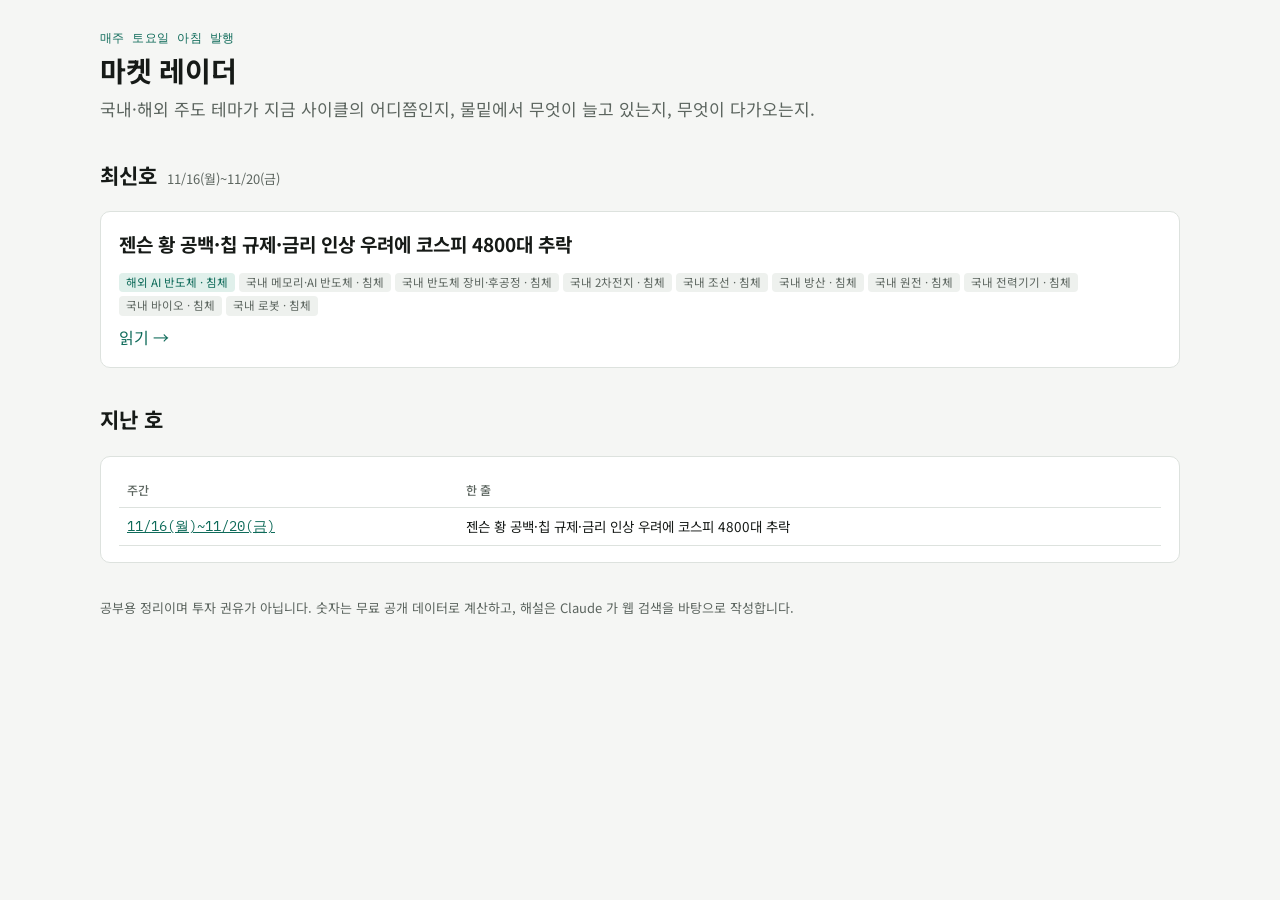
==== index.html @ 83adc231 "weekly: 2026-11-21" ====
<!doctype html>
<html lang="ko">
<head>
<meta charset="utf-8">
<meta name="viewport" content="width=device-width, initial-scale=1, viewport-fit=cover">
<title>마켓 레이더</title>
<meta name="description" content="매주 토요일, 국내·해외 주식시장의 주도 테마 흐름과 물밑 키워드, 다가오는 이벤트를 정리합니다.">
<link rel="preconnect" href="https://fonts.googleapis.com">
<link rel="preconnect" href="https://fonts.gstatic.com" crossorigin>
<link rel="stylesheet" href="https://fonts.googleapis.com/css2?family=IBM+Plex+Mono:wght@400;500&family=Noto+Sans+KR:wght@400;500;600;700&display=swap">
<link rel="stylesheet" href="assets/radar.css">
</head>
<body>
<div class="wrap">
<header>
  <div class="eyebrow">매주 토요일 아침 발행</div>
  <h1>마켓 레이더</h1>
  <p class="headline">국내·해외 주도 테마가 지금 사이클의 어디쯤인지, 물밑에서 무엇이 늘고 있는지, 무엇이 다가오는지.</p>
</header>

<section>
  <h2>최신호 <small>11/16(월)~11/20(금)</small></h2>
  <a class="card" href="2026-11-21/" style="text-decoration:none;color:inherit;display:grid;gap:8px">
    <h3 style="font-size:19px;margin:0">젠슨 황 공백·칩 규제·금리 인상 우려에 코스피 4800대 추락</h3>
<div class="tags"><span class="tag hot">해외 AI 반도체 · 침체</span><span class="tag">국내 메모리·AI 반도체 · 침체</span><span class="tag">국내 반도체 장비·후공정 · 침체</span><span class="tag">국내 2차전지 · 침체</span><span class="tag">국내 조선 · 침체</span><span class="tag">국내 방산 · 침체</span><span class="tag">국내 원전 · 침체</span><span class="tag">국내 전력기기 · 침체</span><span class="tag">국내 바이오 · 침체</span><span class="tag">국내 로봇 · 침체</span></div>    <span style="color:var(--accent)">읽기 →</span>
  </a>
</section>

<section>
  <h2>지난 호</h2>
  <div class="card"><div class="tbl-wrap"><table>
    <thead><tr><th>주간</th><th>한 줄</th></tr></thead>
    <tbody><tr><td class="num" style="white-space:nowrap"><a href="2026-11-21/">11/16(월)~11/20(금)</a></td><td>젠슨 황 공백·칩 규제·금리 인상 우려에 코스피 4800대 추락</td></tr></tbody>
  </table></div></div>
</section>

<footer>
  <div>공부용 정리이며 투자 권유가 아닙니다. 숫자는 무료 공개 데이터로 계산하고, 해설은 Claude 가 웹 검색을 바탕으로 작성합니다.</div>
</footer>
</div>
</body>
</html>
---- assets/radar.css ----
/* 주간 마켓 레이더 — 읽는 리포트 + 훑는 대시보드의 중간. 본문 폭 960, 숫자는 고정폭 */
:root {
  --bg: #f5f6f4; --surface: #ffffff; --ink: #161a17; --muted: #5c655f; --line: #dde2de; --chip: #eef1ee;
  --accent: #0f6b5a; --accent-soft: #e0f0eb; --up: #c2410c; --down: #1d4ed8;
  --st-rise: #15803d; --st-hot: #c2410c; --st-roll: #b45309; --st-slump: #9f1239; --st-base: #475569; --st-rerise: #0f766e;
  --font: "Noto Sans KR", "Apple SD Gothic Neo", "Malgun Gothic", system-ui, sans-serif;
  --mono: "IBM Plex Mono", ui-monospace, Consolas, monospace;
}
@media (prefers-color-scheme: dark) {
  :root {
    --bg: #0f1311; --surface: #171c19; --ink: #e5ebe7; --muted: #9aa69f; --line: #29312d; --chip: #1f2622;
    --accent: #4fd1b0; --accent-soft: #163029; --up: #fb923c; --down: #7aa2ff;
    --st-rise: #4ade80; --st-hot: #fb923c; --st-roll: #fbbf24; --st-slump: #fb7185; --st-base: #94a3b8; --st-rerise: #2dd4bf;
    color-scheme: dark;
  }
}
* { box-sizing: border-box; }
html { font-family: var(--font); }  /* 문서 기본 글꼴이 Times New Roman 으로 남지 않게 */
body { margin: 0; background: var(--bg); color: var(--ink); font-family: var(--font); font-size: 16px; line-height: 1.7;
  padding-left: max(16px, env(safe-area-inset-left, 0px)); padding-right: max(16px, env(safe-area-inset-right, 0px)); }
a { color: var(--accent); }
.wrap { max-width: 1080px; margin: 0 auto; padding-block: 28px 64px; display: grid; gap: 34px; }
h1 { font-size: 28px; line-height: 1.3; margin: 4px 0 6px; text-wrap: balance; letter-spacing: -0.01em; }
h2 { font-size: 21px; margin: 0 0 4px; display: flex; flex-wrap: wrap; gap: 2px 10px; align-items: baseline; }
h2 small { font-size: 13px; color: var(--muted); font-weight: 400; }
h3 { font-size: 15.5px; margin: 0 0 6px; }
p { margin: 0 0 10px; }
.muted { color: var(--muted); }
.num { font-family: var(--mono); font-variant-numeric: tabular-nums; }
.eyebrow { font-family: var(--mono); font-size: 12px; color: var(--accent); letter-spacing: .04em; }
section { display: grid; gap: 14px; min-width: 0; }
.card { background: var(--surface); border: 1px solid var(--line); border-radius: 10px; padding: 16px 18px; min-width: 0; }
.up { color: var(--up); } .down { color: var(--down); }
.headline { font-size: 17px; color: var(--muted); margin: 0; }
.keypoints { margin: 16px 0 0; padding: 14px 18px 14px 38px; background: var(--surface); border: 1px solid var(--line);
  border-radius: 10px; display: grid; gap: 6px; font-size: 16.5px; line-height: 1.6; }
.keypoints li::marker { color: var(--accent); font-family: var(--mono); font-weight: 500; }

/* 섹션 바로가기 — 긴 페이지에서 길 잃지 않게 상단 고정 */
.toc { position: sticky; top: env(safe-area-inset-top, 0px); z-index: 5; display: flex; gap: 6px; overflow-x: auto;
  padding: 8px 0; margin: -18px 0 -18px; background: var(--bg); border-bottom: 1px solid var(--line); scrollbar-width: none; }
.toc::-webkit-scrollbar { display: none; }
.toc a { flex: none; font-size: 13.5px; padding: 6px 12px; border-radius: 999px; background: var(--surface); border: 1px solid var(--line);
  color: var(--ink); text-decoration: none; white-space: nowrap; }
.toc a:hover, .toc a:focus-visible { border-color: var(--accent); color: var(--accent); }
section > h2[id] { scroll-margin-top: 64px; }
body::before { content: ""; position: fixed; inset: 0 0 auto; height: env(safe-area-inset-top, 0px); z-index: 10; background: var(--bg); }

/* 성적표 */
.score { display: grid; grid-template-columns: repeat(4, minmax(0, 1fr)); gap: 1px; background: var(--line); border: 1px solid var(--line); border-radius: 10px; overflow: hidden; }
.score div { background: var(--surface); padding: 10px 14px; display: grid; gap: 1px; }
.score .l { font-size: 12.5px; color: var(--muted); }
.score .v { font-family: var(--mono); font-size: 18px; }
.score .c { font-family: var(--mono); font-size: 13px; }

/* 사이클 지도 */
.cycle { display: grid; background: var(--surface); border: 1px solid var(--line); border-radius: 10px; }
.cycle .col { display: grid; grid-template-columns: 150px minmax(0, 1fr); gap: 10px; align-items: center; padding: 10px 14px; border-top: 1px solid var(--line); min-width: 0; }
.cycle .col:first-child { border-top: 0; }
.cycle .col h4 { margin: 0; font-size: 13px; display: grid; gap: 2px; justify-items: start; }
.cycle .col h4 span:last-child { font-weight: 400; color: var(--muted); font-size: 11.5px; }
.cycle .chips { display: flex; flex-wrap: wrap; gap: 6px; }
.cycle .arrow { font-size: 12px; color: var(--muted); }
.mtag { font-family: var(--mono); font-size: 10.5px; color: var(--muted); border: 1px solid var(--line); border-radius: 3px; padding: 0 3px; margin-right: 4px; }
.tchip { font-size: 12.5px; padding: 3px 9px; border-radius: 6px; background: var(--chip); display: inline-flex; align-items: baseline; gap: 6px; }
.tchip b { font-weight: 500; overflow-wrap: anywhere; }
.tchip.changed { outline: 2px solid var(--accent); }
.mk { font-family: var(--mono); font-size: 10.5px; color: var(--muted); }
.stage { display: inline-block; font-size: 12px; padding: 1px 8px; border-radius: 999px; color: var(--surface); font-weight: 500; }
.s-상승 { background: var(--st-rise); } .s-과열 { background: var(--st-hot); } .s-꺾임 { background: var(--st-roll); }
.s-침체 { background: var(--st-slump); } .s-바닥 { background: var(--st-base); } .s-재상승 { background: var(--st-rerise); }
.dot { width: 9px; height: 9px; border-radius: 50%; display: inline-block; margin-right: 4px; }

/* 테마 카드 (small multiples) */
.tabs { display: flex; gap: 6px; }
.tabs button { font: inherit; font-size: 13.5px; border: 1px solid var(--line); background: var(--surface); color: var(--ink); border-radius: 999px; padding: 4px 14px; cursor: pointer; }
.tabs button[aria-pressed="true"] { background: var(--ink); color: var(--surface); border-color: var(--ink); }
.grid2 { display: grid; grid-template-columns: repeat(2, minmax(0, 1fr)); gap: 12px; }
.theme-card { display: grid; grid-template-columns: minmax(0, 1fr); gap: 6px; min-width: 0; }
.theme-card > * { min-width: 0; }
.theme-card header { display: flex; justify-content: space-between; align-items: baseline; gap: 8px; }
.theme-card .stats { display: flex; flex-wrap: wrap; gap: 4px 12px; font-size: 12.5px; color: var(--muted); }
.theme-card .stats b { color: var(--ink); font-weight: 500; font-family: var(--mono); }
.chart { position: relative; height: 170px; width: 100%; min-width: 0; }
.note { font-size: 13.5px; }
.tickers { font-size: 11.5px; color: var(--muted); font-family: var(--mono); }

/* 표 */
.tbl-wrap { overflow-x: auto; }
table { width: 100%; border-collapse: collapse; font-size: 13.5px; }
th, td { text-align: left; padding: 7px 8px; border-bottom: 1px solid var(--line); vertical-align: top; }
th { font-size: 12px; color: var(--muted); font-weight: 500; white-space: nowrap; }
td.n { font-family: var(--mono); text-align: right; white-space: nowrap; }
.imp { font-size: 11.5px; padding: 0 7px; border-radius: 4px; background: var(--chip); white-space: nowrap; }
.imp.상 { background: var(--accent); color: var(--surface); }

/* 사건 목록 */
.events { display: grid; gap: 10px; }
.event { display: grid; grid-template-columns: 76px minmax(0, 1fr); gap: 12px; padding-bottom: 10px; border-bottom: 1px solid var(--line); }
.event:last-child { border-bottom: 0; }
.event .d { font-family: var(--mono); font-size: 12.5px; color: var(--muted); }
.event .t { font-weight: 600; }
.event .r { font-size: 13.5px; }
.tags { display: flex; flex-wrap: wrap; gap: 4px; margin-top: 4px; }
.tag { font-size: 11.5px; padding: 0 7px; border-radius: 4px; background: var(--chip); color: var(--muted); }
.tag.hot { background: var(--accent-soft); color: var(--accent); }

/* 키워드 */
.kw { display: flex; flex-wrap: wrap; gap: 6px; }
.kw span { font-size: 13px; padding: 2px 9px; border-radius: 999px; background: var(--chip); }
.kw span small { font-family: var(--mono); font-size: 11px; color: var(--muted); margin-left: 4px; }
.kw.hot span { background: var(--accent-soft); color: var(--accent); }
.spark { width: 70px; height: 18px; vertical-align: middle; }
.radar-flag { font-size: 11.5px; color: var(--accent); font-weight: 600; }

.prose p { margin-bottom: 14px; max-width: 46em; }  /* 한글 한 줄 약 45자 — 읽기 편한 폭 */
.prose p:last-child { margin-bottom: 0; }
.scen { display: grid; gap: 8px; }
.scen div { border-left: 3px solid var(--accent); padding: 4px 0 4px 12px; border-radius: 0; }
.posts { display: grid; gap: 4px; font-size: 13.5px; }
.posts li { list-style: none; }
.posts ul { padding: 0; margin: 0; display: grid; gap: 3px; }
footer { font-size: 13px; color: var(--muted); display: grid; gap: 6px; }
.sources summary { cursor: pointer; color: var(--ink); font-weight: 500; padding: 6px 0; }
.sources ul { margin: 6px 0 0; padding-left: 18px; display: grid; gap: 4px; columns: 2; column-gap: 24px; }
@media (max-width: 760px) { .sources ul { columns: 1; } }
.err { color: var(--muted); font-style: italic; font-size: 13px; }

/* 넓은 화면: 테마 카드 3열 — 17개 테마가 4,500px 를 차지하던 것을 줄임 */
@media (min-width: 1000px) {
  [data-panel] { grid-template-columns: repeat(3, minmax(0, 1fr)); }
  [data-panel] .chart { height: 150px; }
}

@media (max-width: 760px) {
  .score { grid-template-columns: repeat(2, minmax(0, 1fr)); }
  .cycle .col { grid-template-columns: minmax(0, 1fr); gap: 6px; }
  .grid2 { grid-template-columns: minmax(0, 1fr); }
  .event { grid-template-columns: minmax(0, 1fr); gap: 2px; }
  h1 { font-size: 23px; }
  h2 small { flex-basis: 100%; }  /* 좁은 화면: 부제는 제목 아래 줄로 — 제목이 중간에 끊기지 않게 */
  a.tag { padding: 4px 10px; font-size: 12.5px; }  /* 손가락으로 누르기 쉽게 */
  .posts li { padding: 3px 0; }
}
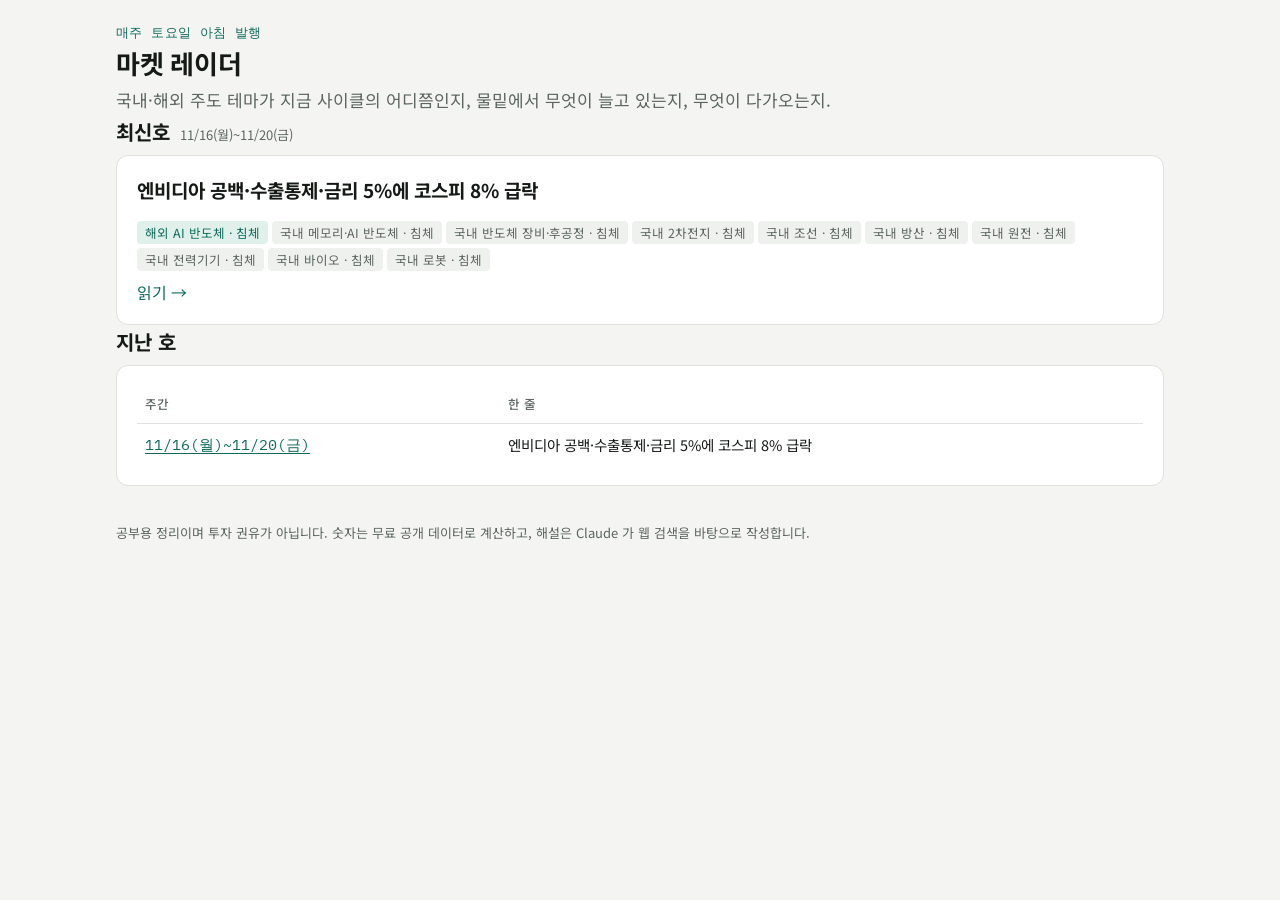
==== commit a4071543: "weekly: 2026-11-21" ====
--- a/index.html
+++ b/index.html
@@ -21,7 +21,7 @@
 <section>
   <h2>최신호 <small>11/16(월)~11/20(금)</small></h2>
   <a class="card" href="2026-11-21/" style="text-decoration:none;color:inherit;display:grid;gap:8px">
-    <h3 style="font-size:19px;margin:0">젠슨 황 공백·칩 규제·금리 인상 우려에 코스피 4800대 추락</h3>
+    <h3 style="font-size:19px;margin:0">엔비디아 공백·수출통제·금리 5%에 코스피 8% 급락</h3>
 <div class="tags"><span class="tag hot">해외 AI 반도체 · 침체</span><span class="tag">국내 메모리·AI 반도체 · 침체</span><span class="tag">국내 반도체 장비·후공정 · 침체</span><span class="tag">국내 2차전지 · 침체</span><span class="tag">국내 조선 · 침체</span><span class="tag">국내 방산 · 침체</span><span class="tag">국내 원전 · 침체</span><span class="tag">국내 전력기기 · 침체</span><span class="tag">국내 바이오 · 침체</span><span class="tag">국내 로봇 · 침체</span></div>    <span style="color:var(--accent)">읽기 →</span>
   </a>
 </section>
@@ -30,7 +30,7 @@
   <h2>지난 호</h2>
   <div class="card"><div class="tbl-wrap"><table>
     <thead><tr><th>주간</th><th>한 줄</th></tr></thead>
-    <tbody><tr><td class="num" style="white-space:nowrap"><a href="2026-11-21/">11/16(월)~11/20(금)</a></td><td>젠슨 황 공백·칩 규제·금리 인상 우려에 코스피 4800대 추락</td></tr></tbody>
+    <tbody><tr><td class="num" style="white-space:nowrap"><a href="2026-11-21/">11/16(월)~11/20(금)</a></td><td>엔비디아 공백·수출통제·금리 5%에 코스피 8% 급락</td></tr></tbody>
   </table></div></div>
 </section>
 
--- a/assets/radar.css
+++ b/assets/radar.css
@@ -1,144 +1,199 @@
-/* 주간 마켓 레이더 — 읽는 리포트 + 훑는 대시보드의 중간. 본문 폭 960, 숫자는 고정폭 */
+/* 마켓 레이더 — 상단 고정 앱바 + 탭(페이지) 전환.
+   '한눈에' 는 대시보드(짧은 카드), 나머지 탭은 읽는 페이지(제목 → 핵심 한 문장 → 본문 블록). */
 :root {
-  --bg: #f5f6f4; --surface: #ffffff; --ink: #161a17; --muted: #5c655f; --line: #dde2de; --chip: #eef1ee;
-  --accent: #0f6b5a; --accent-soft: #e0f0eb; --up: #c2410c; --down: #1d4ed8;
+  --bg: #f4f5f3; --surface: #ffffff; --ink: #161a17; --muted: #5c655f; --faint: #8a938d; --line: #dde2de; --chip: #eef1ee;
+  --accent: #0f6b5a; --accent-soft: #e0f0eb; --up: #d13b1f; --down: #1d4ed8;
   --st-rise: #15803d; --st-hot: #c2410c; --st-roll: #b45309; --st-slump: #9f1239; --st-base: #475569; --st-rerise: #0f766e;
-  --font: "Noto Sans KR", "Apple SD Gothic Neo", "Malgun Gothic", system-ui, sans-serif;
+  --font: "Noto Sans KR", "Apple SD Gothic Neo", "Malgun Gothic", sans-serif;
   --mono: "IBM Plex Mono", ui-monospace, Consolas, monospace;
+  --radius: 12px;
 }
 @media (prefers-color-scheme: dark) {
   :root {
-    --bg: #0f1311; --surface: #171c19; --ink: #e5ebe7; --muted: #9aa69f; --line: #29312d; --chip: #1f2622;
-    --accent: #4fd1b0; --accent-soft: #163029; --up: #fb923c; --down: #7aa2ff;
-    --st-rise: #4ade80; --st-hot: #fb923c; --st-roll: #fbbf24; --st-slump: #fb7185; --st-base: #94a3b8; --st-rerise: #2dd4bf;
+    --bg: #0f1311; --surface: #171c19; --ink: #e5ebe7; --muted: #a3afa8; --faint: #7d8983; --line: #29312d; --chip: #1f2622;
+    --accent: #4fd1b0; --accent-soft: #163029; --up: #ff7a59; --down: #7aa2ff;
+    --st-rise: #22a35a; --st-hot: #e0661f; --st-roll: #c98a12; --st-slump: #c2304f; --st-base: #64748b; --st-rerise: #14a394;
     color-scheme: dark;
   }
 }
 * { box-sizing: border-box; }
-html { font-family: var(--font); }  /* 문서 기본 글꼴이 Times New Roman 으로 남지 않게 */
-body { margin: 0; background: var(--bg); color: var(--ink); font-family: var(--font); font-size: 16px; line-height: 1.7;
+html { font-family: var(--font); }
+body { margin: 0; background: var(--bg); color: var(--ink); font-family: var(--font); font-size: 16px; line-height: 1.7; }
+a { color: var(--accent); text-underline-offset: 3px; }
+:focus-visible { outline: 2px solid var(--accent); outline-offset: 2px; }
+h1 { font-size: 26px; line-height: 1.35; margin: 2px 0 0; text-wrap: balance; letter-spacing: -0.01em; }
+h2 { font-size: 20px; margin: 0 0 6px; display: flex; flex-wrap: wrap; gap: 2px 10px; align-items: baseline; }
+h2 small { font-size: 13px; color: var(--muted); font-weight: 400; }
+h3 { font-size: 16px; margin: 0 0 8px; }
+.headline { font-size: 17px; color: var(--muted); margin: 6px 0 0; }
+p { margin: 0 0 10px; }
+.num { font-family: var(--mono); font-variant-numeric: tabular-nums; }
+.muted { color: var(--muted); }
+.up { color: var(--up); } .down { color: var(--down); }
+.err { color: var(--muted); font-style: italic; font-size: 14px; }
+.hint { color: var(--faint); font-size: 13px; margin: 6px 0 0; }
+
+/* ── 앱바 + 탭 ───────────────────────── */
+.appbar { position: sticky; top: 0; z-index: 10; background: var(--surface); border-bottom: 1px solid var(--line);
+  padding-top: env(safe-area-inset-top, 0px); }
+.appbar-in, .viewtabs { max-width: 1080px; margin: 0 auto;
   padding-left: max(16px, env(safe-area-inset-left, 0px)); padding-right: max(16px, env(safe-area-inset-right, 0px)); }
-a { color: var(--accent); }
-.wrap { max-width: 1080px; margin: 0 auto; padding-block: 28px 64px; display: grid; gap: 34px; }
-h1 { font-size: 28px; line-height: 1.3; margin: 4px 0 6px; text-wrap: balance; letter-spacing: -0.01em; }
-h2 { font-size: 21px; margin: 0 0 4px; display: flex; flex-wrap: wrap; gap: 2px 10px; align-items: baseline; }
-h2 small { font-size: 13px; color: var(--muted); font-weight: 400; }
-h3 { font-size: 15.5px; margin: 0 0 6px; }
-p { margin: 0 0 10px; }
-.muted { color: var(--muted); }
-.num { font-family: var(--mono); font-variant-numeric: tabular-nums; }
-.eyebrow { font-family: var(--mono); font-size: 12px; color: var(--accent); letter-spacing: .04em; }
-section { display: grid; gap: 14px; min-width: 0; }
-.card { background: var(--surface); border: 1px solid var(--line); border-radius: 10px; padding: 16px 18px; min-width: 0; }
-.up { color: var(--up); } .down { color: var(--down); }
-.headline { font-size: 17px; color: var(--muted); margin: 0; }
-.keypoints { margin: 16px 0 0; padding: 14px 18px 14px 38px; background: var(--surface); border: 1px solid var(--line);
-  border-radius: 10px; display: grid; gap: 6px; font-size: 16.5px; line-height: 1.6; }
-.keypoints li::marker { color: var(--accent); font-family: var(--mono); font-weight: 500; }
+.appbar-in { display: flex; align-items: baseline; gap: 12px; padding-block: 10px 2px; }
+.brand { font-weight: 700; color: var(--ink); text-decoration: none; font-size: 16px; }
+.week { color: var(--muted); font-size: 13px; }
+.archive { margin-left: auto; font-size: 13px; color: var(--muted); }
+.viewtabs { display: flex; gap: 4px; overflow-x: auto; scrollbar-width: none; }
+.viewtabs::-webkit-scrollbar { display: none; }
+.viewtabs a { flex: none; padding: 10px 12px 9px; font-size: 15px; color: var(--muted); text-decoration: none;
+  border-bottom: 3px solid transparent; white-space: nowrap; }
+.viewtabs a:hover { color: var(--ink); }
+.viewtabs a[aria-current="page"] { color: var(--ink); font-weight: 600; border-bottom-color: var(--accent); }
 
-/* 섹션 바로가기 — 긴 페이지에서 길 잃지 않게 상단 고정 */
-.toc { position: sticky; top: env(safe-area-inset-top, 0px); z-index: 5; display: flex; gap: 6px; overflow-x: auto;
-  padding: 8px 0; margin: -18px 0 -18px; background: var(--bg); border-bottom: 1px solid var(--line); scrollbar-width: none; }
-.toc::-webkit-scrollbar { display: none; }
-.toc a { flex: none; font-size: 13.5px; padding: 6px 12px; border-radius: 999px; background: var(--surface); border: 1px solid var(--line);
-  color: var(--ink); text-decoration: none; white-space: nowrap; }
-.toc a:hover, .toc a:focus-visible { border-color: var(--accent); color: var(--accent); }
-section > h2[id] { scroll-margin-top: 64px; }
-body::before { content: ""; position: fixed; inset: 0 0 auto; height: env(safe-area-inset-top, 0px); z-index: 10; background: var(--bg); }
+/* ── 본문 틀 ─────────────────────────── */
+.wrap { max-width: 1080px; margin: 0 auto; padding-block: 22px 64px;
+  padding-left: max(16px, env(safe-area-inset-left, 0px)); padding-right: max(16px, env(safe-area-inset-right, 0px)); }
+.view { display: grid; gap: 16px; min-width: 0; }
+.js .view[hidden] { display: none; }
+.view + .view { margin-top: 40px; }           /* JS 없을 때 전부 이어서 보일 경우 간격 */
+.js .view + .view { margin-top: 0; }
+.viewtitle { font-size: 22px; margin: 4px 0 0; display: flex; flex-wrap: wrap; gap: 2px 10px; align-items: baseline; }
+.viewtitle small { font-size: 13px; color: var(--muted); font-weight: 400; }
+.card { background: var(--surface); border: 1px solid var(--line); border-radius: var(--radius); padding: 18px 20px; min-width: 0; }
+.cardhead { display: flex; justify-content: space-between; align-items: baseline; gap: 10px; margin-bottom: 10px; }
+.cardtitle { font-size: 17px; margin: 0; display: flex; gap: 8px; align-items: baseline; }
+.cardtitle small { font-size: 13px; color: var(--muted); font-weight: 400; }
+.more { font-size: 14px; white-space: nowrap; text-decoration: none; font-weight: 500; }
+.minihead { font-size: 13px; color: var(--muted); font-weight: 600; margin: 12px 0 4px; letter-spacing: .02em; }
+.minihead:first-of-type { margin-top: 0; }
+.cardhead + .minihead { margin-top: 0; }
+.grid2 { display: grid; grid-template-columns: repeat(2, minmax(0, 1fr)); gap: 14px; }
+.statline { font-size: 15px; margin: 0 0 6px; }
+.statline b { font-size: 17px; }
 
-/* 성적표 */
-.score { display: grid; grid-template-columns: repeat(4, minmax(0, 1fr)); gap: 1px; background: var(--line); border: 1px solid var(--line); border-radius: 10px; overflow: hidden; }
-.score div { background: var(--surface); padding: 10px 14px; display: grid; gap: 1px; }
-.score .l { font-size: 12.5px; color: var(--muted); }
-.score .v { font-family: var(--mono); font-size: 18px; }
-.score .c { font-family: var(--mono); font-size: 13px; }
+/* ── 한눈에 ─────────────────────────── */
+.hero { display: grid; gap: 2px; }
+.eyebrow { font-family: var(--mono); font-size: 12.5px; color: var(--accent); letter-spacing: .03em; }
+.score { display: grid; grid-template-columns: repeat(4, minmax(0, 1fr)); gap: 1px; background: var(--line);
+  border: 1px solid var(--line); border-radius: var(--radius); overflow: hidden; }
+.score > div { background: var(--surface); padding: 12px 16px; display: grid; gap: 0; }
+.score .l { font-size: 13px; color: var(--muted); }
+.score .v { font-size: 22px; font-weight: 500; line-height: 1.35; }
+.score .c { font-size: 13.5px; }
+.keycard { padding: 16px 20px; }
+.keycard .cardtitle { margin-bottom: 8px; }
+.keypoints { margin: 0; padding-left: 22px; display: grid; gap: 8px; font-size: 16.5px; line-height: 1.6; }
+.keypoints li::marker { color: var(--accent); font-family: var(--mono); font-weight: 600; }
+.stagebar { display: flex; height: 30px; border-radius: 8px; overflow: hidden; gap: 2px; margin-bottom: 14px; }
+.stagebar span { display: flex; align-items: center; justify-content: center; color: #fff; font-size: 12.5px; font-weight: 600;
+  white-space: nowrap; overflow: hidden; min-width: 64px; padding: 0 8px; }
+.ov-cols { display: grid; grid-template-columns: repeat(3, minmax(0, 1fr)); gap: 18px; }
+.ov-grid { display: grid; grid-template-columns: repeat(3, minmax(0, 1fr)); gap: 14px; }
+.mini { list-style: none; margin: 0; padding: 0; display: grid; gap: 6px; font-size: 15px; }
+.mini li { display: flex; justify-content: space-between; gap: 10px; align-items: baseline; min-width: 0; }
+.mini li > span { min-width: 0; overflow-wrap: anywhere; }
+.mini li > b { white-space: nowrap; font-weight: 600; }
+.events-mini li { justify-content: flex-start; }
+.events-mini li > span:first-child { flex: none; width: 44px; font-size: 13px; }
+.events-mini .imp { margin-left: auto; }
+.opinion { border-color: var(--accent); background: var(--accent-soft); }
+.opinion p { max-width: 46em; }
+.note { font-size: 14.5px; color: var(--muted); margin: 8px 0 0; }
 
-/* 사이클 지도 */
-.cycle { display: grid; background: var(--surface); border: 1px solid var(--line); border-radius: 10px; }
-.cycle .col { display: grid; grid-template-columns: 150px minmax(0, 1fr); gap: 10px; align-items: center; padding: 10px 14px; border-top: 1px solid var(--line); min-width: 0; }
+/* ── 해설 블록: 제목 → 핵심 한 문장 → 본문 ─ */
+.blocks { display: grid; gap: 12px; }
+.block { display: grid; gap: 6px; }
+.b-title { display: flex; gap: 10px; align-items: baseline; font-size: 18px; margin: 0; line-height: 1.4; }
+.b-no { color: var(--accent); font-size: 13px; font-weight: 600; flex: none; }
+.b-point { font-size: 16.5px; font-weight: 600; margin: 0; line-height: 1.55; max-width: 44em; }
+.b-body { color: var(--muted); margin: 0; max-width: 46em; line-height: 1.75; }
+.prose p { max-width: 46em; margin-bottom: 14px; }
+.prose p:last-child { margin-bottom: 0; }
+.scen { display: grid; gap: 12px; }
+.scen > div { padding: 12px 14px; background: var(--chip); border-radius: 10px; }
+.scen .if { font-weight: 600; }
+.scen .then { color: var(--muted); }
+
+/* ── 테마 ───────────────────────────── */
+.cycle { display: grid; background: var(--surface); border: 1px solid var(--line); border-radius: var(--radius); }
+.cycle .col { display: grid; grid-template-columns: 150px minmax(0, 1fr); gap: 10px; align-items: center; padding: 10px 16px; border-top: 1px solid var(--line); min-width: 0; }
 .cycle .col:first-child { border-top: 0; }
 .cycle .col h4 { margin: 0; font-size: 13px; display: grid; gap: 2px; justify-items: start; }
-.cycle .col h4 span:last-child { font-weight: 400; color: var(--muted); font-size: 11.5px; }
+.cycle .col h4 span:last-child { font-weight: 400; color: var(--muted); font-size: 12px; }
 .cycle .chips { display: flex; flex-wrap: wrap; gap: 6px; }
-.cycle .arrow { font-size: 12px; color: var(--muted); }
-.mtag { font-family: var(--mono); font-size: 10.5px; color: var(--muted); border: 1px solid var(--line); border-radius: 3px; padding: 0 3px; margin-right: 4px; }
-.tchip { font-size: 12.5px; padding: 3px 9px; border-radius: 6px; background: var(--chip); display: inline-flex; align-items: baseline; gap: 6px; }
+.cycle .arrow { font-size: 13px; color: var(--faint); }
+.mtag { font-family: var(--mono); font-size: 11px; color: var(--muted); border: 1px solid var(--line); border-radius: 4px; padding: 0 4px; margin-right: 5px; font-weight: 400; }
+.tchip { font-size: 13.5px; padding: 3px 10px; border-radius: 6px; background: var(--chip); display: inline-flex; align-items: baseline; gap: 6px; }
 .tchip b { font-weight: 500; overflow-wrap: anywhere; }
 .tchip.changed { outline: 2px solid var(--accent); }
-.mk { font-family: var(--mono); font-size: 10.5px; color: var(--muted); }
-.stage { display: inline-block; font-size: 12px; padding: 1px 8px; border-radius: 999px; color: var(--surface); font-weight: 500; }
+.mk { font-family: var(--mono); font-size: 11.5px; color: var(--muted); }
+.stage { display: inline-block; font-size: 12.5px; padding: 1px 9px; border-radius: 999px; color: #fff; font-weight: 600; white-space: nowrap; }
 .s-상승 { background: var(--st-rise); } .s-과열 { background: var(--st-hot); } .s-꺾임 { background: var(--st-roll); }
 .s-침체 { background: var(--st-slump); } .s-바닥 { background: var(--st-base); } .s-재상승 { background: var(--st-rerise); }
-.dot { width: 9px; height: 9px; border-radius: 50%; display: inline-block; margin-right: 4px; }
-
-/* 테마 카드 (small multiples) */
 .tabs { display: flex; gap: 6px; }
-.tabs button { font: inherit; font-size: 13.5px; border: 1px solid var(--line); background: var(--surface); color: var(--ink); border-radius: 999px; padding: 4px 14px; cursor: pointer; }
+.tabs button { font: inherit; font-size: 14px; border: 1px solid var(--line); background: var(--surface); color: var(--ink); border-radius: 999px; padding: 6px 16px; cursor: pointer; }
 .tabs button[aria-pressed="true"] { background: var(--ink); color: var(--surface); border-color: var(--ink); }
-.grid2 { display: grid; grid-template-columns: repeat(2, minmax(0, 1fr)); gap: 12px; }
-.theme-card { display: grid; grid-template-columns: minmax(0, 1fr); gap: 6px; min-width: 0; }
+.theme-card { display: grid; grid-template-columns: minmax(0, 1fr); gap: 8px; }
 .theme-card > * { min-width: 0; }
 .theme-card header { display: flex; justify-content: space-between; align-items: baseline; gap: 8px; }
-.theme-card .stats { display: flex; flex-wrap: wrap; gap: 4px 12px; font-size: 12.5px; color: var(--muted); }
-.theme-card .stats b { color: var(--ink); font-weight: 500; font-family: var(--mono); }
-.chart { position: relative; height: 170px; width: 100%; min-width: 0; }
-.note { font-size: 13.5px; }
-.tickers { font-size: 11.5px; color: var(--muted); font-family: var(--mono); }
+.theme-card .stats { display: flex; flex-wrap: wrap; gap: 4px 14px; font-size: 13.5px; color: var(--muted); }
+.theme-card .stats b { color: var(--ink); font-weight: 600; font-family: var(--mono); }
+.theme-card .stats b.up { color: var(--up); } .theme-card .stats b.down { color: var(--down); }
+.chart { position: relative; height: 160px; width: 100%; min-width: 0; }
+.tickers { font-size: 12px; color: var(--faint); font-family: var(--mono); }
 
-/* 표 */
-.tbl-wrap { overflow-x: auto; }
-table { width: 100%; border-collapse: collapse; font-size: 13.5px; }
-th, td { text-align: left; padding: 7px 8px; border-bottom: 1px solid var(--line); vertical-align: top; }
-th { font-size: 12px; color: var(--muted); font-weight: 500; white-space: nowrap; }
-td.n { font-family: var(--mono); text-align: right; white-space: nowrap; }
-.imp { font-size: 11.5px; padding: 0 7px; border-radius: 4px; background: var(--chip); white-space: nowrap; }
-.imp.상 { background: var(--accent); color: var(--surface); }
-
-/* 사건 목록 */
-.events { display: grid; gap: 10px; }
-.event { display: grid; grid-template-columns: 76px minmax(0, 1fr); gap: 12px; padding-bottom: 10px; border-bottom: 1px solid var(--line); }
-.event:last-child { border-bottom: 0; }
-.event .d { font-family: var(--mono); font-size: 12.5px; color: var(--muted); }
-.event .t { font-weight: 600; }
-.event .r { font-size: 13.5px; }
-.tags { display: flex; flex-wrap: wrap; gap: 4px; margin-top: 4px; }
-.tag { font-size: 11.5px; padding: 0 7px; border-radius: 4px; background: var(--chip); color: var(--muted); }
+/* ── 사건·일정 ─────────────────────── */
+.events { display: grid; gap: 14px; }
+.event { display: grid; grid-template-columns: 70px minmax(0, 1fr); gap: 12px; padding-bottom: 14px; border-bottom: 1px solid var(--line); }
+.event:last-child { border-bottom: 0; padding-bottom: 0; }
+.event .d { font-family: var(--mono); font-size: 13px; color: var(--muted); display: grid; gap: 4px; align-content: start; justify-items: start; }
+.event .t { font-weight: 600; font-size: 16px; line-height: 1.45; margin-bottom: 4px; }
+.event .r { font-size: 15px; line-height: 1.65; }
+.imp { font-family: var(--font); font-size: 12px; padding: 1px 8px; border-radius: 4px; background: var(--chip); color: var(--muted); white-space: nowrap; font-weight: 500; }
+.imp.상 { background: var(--up); color: #fff; }
+.tags { display: flex; flex-wrap: wrap; gap: 4px; margin-top: 6px; }
+.tag { font-size: 12.5px; padding: 1px 8px; border-radius: 4px; background: var(--chip); color: var(--muted); text-decoration: none; }
+a.tag { color: var(--accent); }
 .tag.hot { background: var(--accent-soft); color: var(--accent); }
 
-/* 키워드 */
+/* ── 표·키워드 ─────────────────────── */
+.tbl-wrap { overflow-x: auto; }
+table { width: 100%; border-collapse: collapse; font-size: 14.5px; }
+th, td { text-align: left; padding: 9px 8px; border-bottom: 1px solid var(--line); vertical-align: top; }
+tr:last-child td { border-bottom: 0; }
+th { font-size: 12.5px; color: var(--muted); font-weight: 500; white-space: nowrap; }
+td.n { font-family: var(--mono); text-align: right; white-space: nowrap; }
 .kw { display: flex; flex-wrap: wrap; gap: 6px; }
-.kw span { font-size: 13px; padding: 2px 9px; border-radius: 999px; background: var(--chip); }
-.kw span small { font-family: var(--mono); font-size: 11px; color: var(--muted); margin-left: 4px; }
+.kw span { font-size: 14px; padding: 3px 11px; border-radius: 999px; background: var(--chip); }
+.kw span small { font-family: var(--mono); font-size: 11.5px; color: var(--muted); margin-left: 5px; }
 .kw.hot span { background: var(--accent-soft); color: var(--accent); }
-.spark { width: 70px; height: 18px; vertical-align: middle; }
-.radar-flag { font-size: 11.5px; color: var(--accent); font-weight: 600; }
+.radar-flag { font-size: 12.5px; color: var(--accent); font-weight: 600; white-space: nowrap; }
+.fold > summary { cursor: pointer; font-weight: 600; font-size: 15px; }
+details.fold[open] > summary { margin-bottom: 10px; }
 
-.prose p { margin-bottom: 14px; max-width: 46em; }  /* 한글 한 줄 약 45자 — 읽기 편한 폭 */
-.prose p:last-child { margin-bottom: 0; }
-.scen { display: grid; gap: 8px; }
-.scen div { border-left: 3px solid var(--accent); padding: 4px 0 4px 12px; border-radius: 0; }
-.posts { display: grid; gap: 4px; font-size: 13.5px; }
-.posts li { list-style: none; }
-.posts ul { padding: 0; margin: 0; display: grid; gap: 3px; }
-footer { font-size: 13px; color: var(--muted); display: grid; gap: 6px; }
+footer { margin-top: 36px; font-size: 13px; color: var(--muted); display: grid; gap: 6px; }
 .sources summary { cursor: pointer; color: var(--ink); font-weight: 500; padding: 6px 0; }
-.sources ul { margin: 6px 0 0; padding-left: 18px; display: grid; gap: 4px; columns: 2; column-gap: 24px; }
-@media (max-width: 760px) { .sources ul { columns: 1; } }
-.err { color: var(--muted); font-style: italic; font-size: 13px; }
+.sources ul { margin: 6px 0 0; padding-left: 18px; columns: 2; column-gap: 24px; }
+.sources li { margin-bottom: 4px; }
 
-/* 넓은 화면: 테마 카드 3열 — 17개 테마가 4,500px 를 차지하던 것을 줄임 */
+/* 넓은 화면: 테마 카드 3열 */
 @media (min-width: 1000px) {
   [data-panel] { grid-template-columns: repeat(3, minmax(0, 1fr)); }
-  [data-panel] .chart { height: 150px; }
 }
-
-@media (max-width: 760px) {
+@media (max-width: 900px) {
+  .ov-grid { grid-template-columns: repeat(2, minmax(0, 1fr)); }
+}
+@media (max-width: 680px) {
+  h1 { font-size: 22px; }
   .score { grid-template-columns: repeat(2, minmax(0, 1fr)); }
+  .score .v { font-size: 19px; }
+  .ov-grid, .ov-cols, .grid2 { grid-template-columns: minmax(0, 1fr); }
+  .ov-cols { gap: 10px; }
   .cycle .col { grid-template-columns: minmax(0, 1fr); gap: 6px; }
-  .grid2 { grid-template-columns: minmax(0, 1fr); }
-  .event { grid-template-columns: minmax(0, 1fr); gap: 2px; }
-  h1 { font-size: 23px; }
-  h2 small { flex-basis: 100%; }  /* 좁은 화면: 부제는 제목 아래 줄로 — 제목이 중간에 끊기지 않게 */
-  a.tag { padding: 4px 10px; font-size: 12.5px; }  /* 손가락으로 누르기 쉽게 */
-  .posts li { padding: 3px 0; }
+  .event { grid-template-columns: minmax(0, 1fr); gap: 4px; }
+  .event .d { display: flex; gap: 8px; align-items: center; }
+  .card { padding: 16px; }
+  .sources ul { columns: 1; }
+  .viewtabs a { padding: 10px 10px 9px; font-size: 14.5px; }
+  .b-title { font-size: 17px; }
 }
+@media (prefers-reduced-motion: reduce) { * { scroll-behavior: auto !important; } }
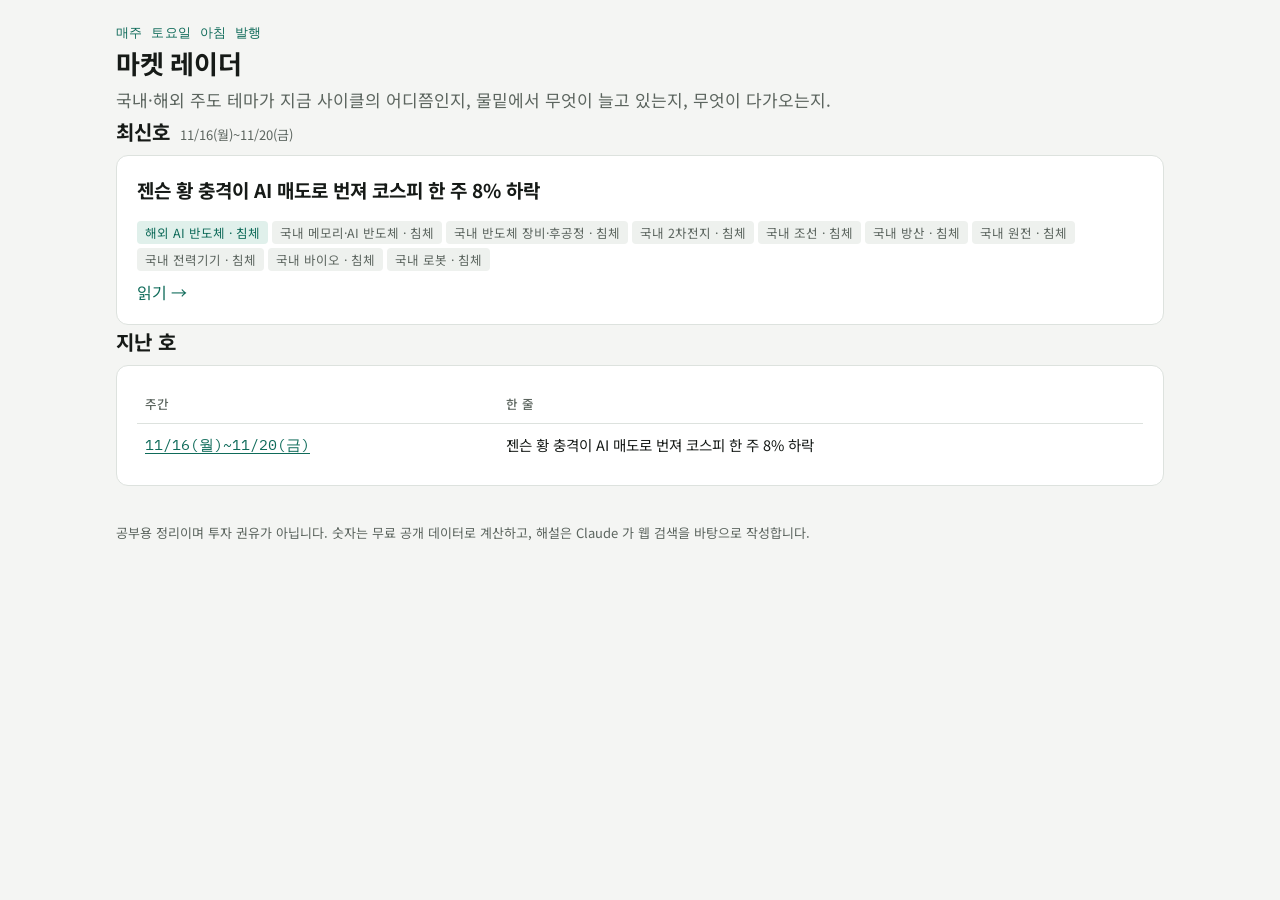
==== commit 1d8a0773: "weekly: 2026-11-21" ====
--- a/index.html
+++ b/index.html
@@ -7,7 +7,7 @@
 <meta name="description" content="매주 토요일, 국내·해외 주식시장의 주도 테마 흐름과 물밑 키워드, 다가오는 이벤트를 정리합니다.">
 <link rel="preconnect" href="https://fonts.googleapis.com">
 <link rel="preconnect" href="https://fonts.gstatic.com" crossorigin>
-<link rel="stylesheet" href="https://fonts.googleapis.com/css2?family=IBM+Plex+Mono:wght@400;500&family=Noto+Sans+KR:wght@400;500;600;700&display=swap">
+<link rel="stylesheet" href="https://fonts.googleapis.com/css2?family=IBM+Plex+Mono:wght@400;500&family=Noto+Sans+KR:wght@400;500;600;700&display=swap" media="print" onload="this.media='all'">
 <link rel="stylesheet" href="assets/radar.css">
 </head>
 <body>
@@ -21,7 +21,7 @@
 <section>
   <h2>최신호 <small>11/16(월)~11/20(금)</small></h2>
   <a class="card" href="2026-11-21/" style="text-decoration:none;color:inherit;display:grid;gap:8px">
-    <h3 style="font-size:19px;margin:0">엔비디아 공백·수출통제·금리 5%에 코스피 8% 급락</h3>
+    <h3 style="font-size:19px;margin:0">젠슨 황 충격이 AI 매도로 번져 코스피 한 주 8% 하락</h3>
 <div class="tags"><span class="tag hot">해외 AI 반도체 · 침체</span><span class="tag">국내 메모리·AI 반도체 · 침체</span><span class="tag">국내 반도체 장비·후공정 · 침체</span><span class="tag">국내 2차전지 · 침체</span><span class="tag">국내 조선 · 침체</span><span class="tag">국내 방산 · 침체</span><span class="tag">국내 원전 · 침체</span><span class="tag">국내 전력기기 · 침체</span><span class="tag">국내 바이오 · 침체</span><span class="tag">국내 로봇 · 침체</span></div>    <span style="color:var(--accent)">읽기 →</span>
   </a>
 </section>
@@ -30,7 +30,7 @@
   <h2>지난 호</h2>
   <div class="card"><div class="tbl-wrap"><table>
     <thead><tr><th>주간</th><th>한 줄</th></tr></thead>
-    <tbody><tr><td class="num" style="white-space:nowrap"><a href="2026-11-21/">11/16(월)~11/20(금)</a></td><td>엔비디아 공백·수출통제·금리 5%에 코스피 8% 급락</td></tr></tbody>
+    <tbody><tr><td class="num" style="white-space:nowrap"><a href="2026-11-21/">11/16(월)~11/20(금)</a></td><td>젠슨 황 충격이 AI 매도로 번져 코스피 한 주 8% 하락</td></tr></tbody>
   </table></div></div>
 </section>
 
--- a/assets/radar.css
+++ b/assets/radar.css
@@ -17,6 +17,8 @@
   }
 }
 * { box-sizing: border-box; }
+/* hidden 속성이 .grid2 { display: grid } 같은 규칙에 지지 않게 — 국내/해외 패널 전환이 안 되던 원인 */
+[hidden] { display: none !important; }
 html { font-family: var(--font); }
 body { margin: 0; background: var(--bg); color: var(--ink); font-family: var(--font); font-size: 16px; line-height: 1.7; }
 a { color: var(--accent); text-underline-offset: 3px; }
@@ -99,6 +101,35 @@
 .opinion p { max-width: 46em; }
 .note { font-size: 14.5px; color: var(--muted); margin: 8px 0 0; }
 
+/* ── 지수 흐름 + 큰 뉴스 카드 ─────────── */
+.ixhead { display: flex; flex-wrap: wrap; justify-content: space-between; align-items: center; gap: 10px; }
+.ixctl { display: flex; flex-wrap: wrap; gap: 8px; }
+.seg { display: inline-flex; border: 1px solid var(--line); border-radius: 999px; padding: 2px; background: var(--chip); }
+.seg button { font: inherit; font-size: 13.5px; border: 0; background: none; color: var(--muted); padding: 5px 12px; border-radius: 999px; cursor: pointer; }
+.seg button[aria-pressed="true"] { background: var(--surface); color: var(--ink); font-weight: 600; box-shadow: 0 1px 2px rgba(0,0,0,.08); }
+.ixstat { margin: 8px 0 4px; font-size: 15px; color: var(--muted); }
+.ixstat b { color: var(--ink); }
+.ixstat b.up { color: var(--up); } .ixstat b.down { color: var(--down); }
+.ixstage { position: relative; }
+.ixlane { position: relative; }
+.ixcanvas { position: relative; height: 280px; }
+.evcard { position: absolute; width: 156px; display: grid; gap: 2px; padding: 6px 9px; border-radius: 8px; background: var(--surface);
+  border: 1px solid var(--line); border-top: 3px solid var(--up); text-decoration: none; color: var(--ink); font-size: 12.5px; line-height: 1.35;
+  box-shadow: 0 1px 3px rgba(0,0,0,.06); }
+.evcard.down { border-top-color: var(--down); }
+.evcard .h { font-family: var(--mono); font-size: 11.5px; color: var(--muted); }
+.evcard .h b { color: var(--up); } .evcard.down .h b { color: var(--down); }
+.evcard .no { margin-right: 4px; font-family: var(--font); }
+.evcard .t { font-weight: 600; display: -webkit-box; -webkit-line-clamp: 2; -webkit-box-orient: vertical; overflow: hidden; }
+a.evcard:hover { border-color: var(--accent); }
+.ixlane.bottom .evcard { margin-top: 6px; }
+.ixlane.top .evcard { margin-bottom: 6px; }
+.ixlist { list-style: none; margin: 12px 0 0; padding: 0; display: none; gap: 10px; }
+.ixlist li { display: grid; grid-template-columns: 22px 44px 58px minmax(0, 1fr); gap: 6px; align-items: baseline; font-size: 14.5px; }
+.ixlist .no { color: var(--accent); font-weight: 600; }
+.ixlist .tx { display: grid; gap: 2px; }
+.ixlist .why { color: var(--muted); font-size: 13.5px; }
+
 /* ── 해설 블록: 제목 → 핵심 한 문장 → 본문 ─ */
 .blocks { display: grid; gap: 12px; }
 .block { display: grid; gap: 6px; }
@@ -195,5 +226,9 @@
   .sources ul { columns: 1; }
   .viewtabs a { padding: 10px 10px 9px; font-size: 14.5px; }
   .b-title { font-size: 17px; }
+  .ixlane { display: none; }          /* 좁은 화면: 차트 위 카드 대신 번호 목록 */
+  .ixlist { display: grid; }
+  .ixcanvas { height: 220px; }
+  .seg button { padding: 5px 9px; font-size: 13px; }
 }
 @media (prefers-reduced-motion: reduce) { * { scroll-behavior: auto !important; } }
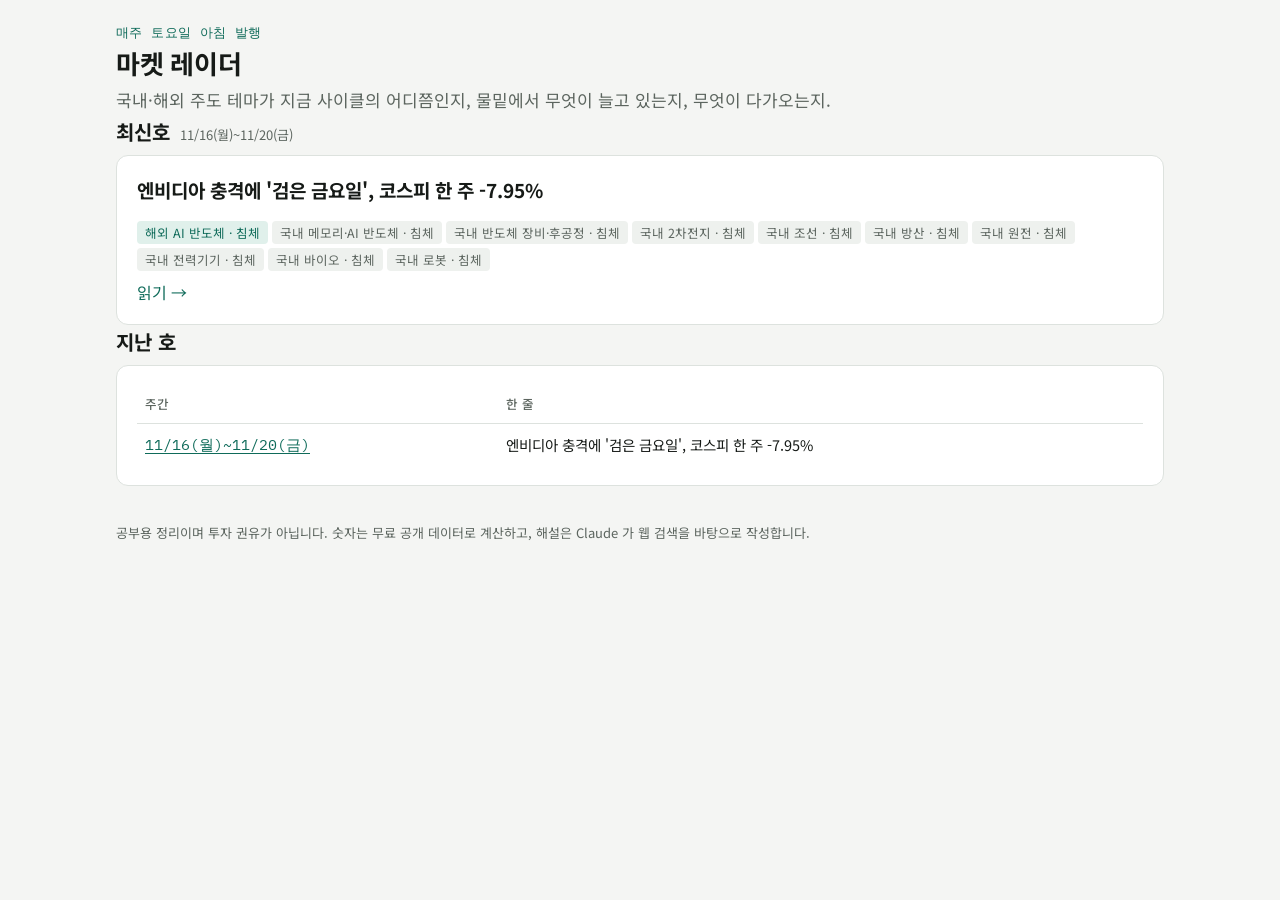
==== commit b5dd6f06: "weekly: 2026-11-21" ====
--- a/index.html
+++ b/index.html
@@ -21,7 +21,7 @@
 <section>
   <h2>최신호 <small>11/16(월)~11/20(금)</small></h2>
   <a class="card" href="2026-11-21/" style="text-decoration:none;color:inherit;display:grid;gap:8px">
-    <h3 style="font-size:19px;margin:0">젠슨 황 충격이 AI 매도로 번져 코스피 한 주 8% 하락</h3>
+    <h3 style="font-size:19px;margin:0">엔비디아 충격에 &#39;검은 금요일&#39;, 코스피 한 주 -7.95%</h3>
 <div class="tags"><span class="tag hot">해외 AI 반도체 · 침체</span><span class="tag">국내 메모리·AI 반도체 · 침체</span><span class="tag">국내 반도체 장비·후공정 · 침체</span><span class="tag">국내 2차전지 · 침체</span><span class="tag">국내 조선 · 침체</span><span class="tag">국내 방산 · 침체</span><span class="tag">국내 원전 · 침체</span><span class="tag">국내 전력기기 · 침체</span><span class="tag">국내 바이오 · 침체</span><span class="tag">국내 로봇 · 침체</span></div>    <span style="color:var(--accent)">읽기 →</span>
   </a>
 </section>
@@ -30,7 +30,7 @@
   <h2>지난 호</h2>
   <div class="card"><div class="tbl-wrap"><table>
     <thead><tr><th>주간</th><th>한 줄</th></tr></thead>
-    <tbody><tr><td class="num" style="white-space:nowrap"><a href="2026-11-21/">11/16(월)~11/20(금)</a></td><td>젠슨 황 충격이 AI 매도로 번져 코스피 한 주 8% 하락</td></tr></tbody>
+    <tbody><tr><td class="num" style="white-space:nowrap"><a href="2026-11-21/">11/16(월)~11/20(금)</a></td><td>엔비디아 충격에 &#39;검은 금요일&#39;, 코스피 한 주 -7.95%</td></tr></tbody>
   </table></div></div>
 </section>
 
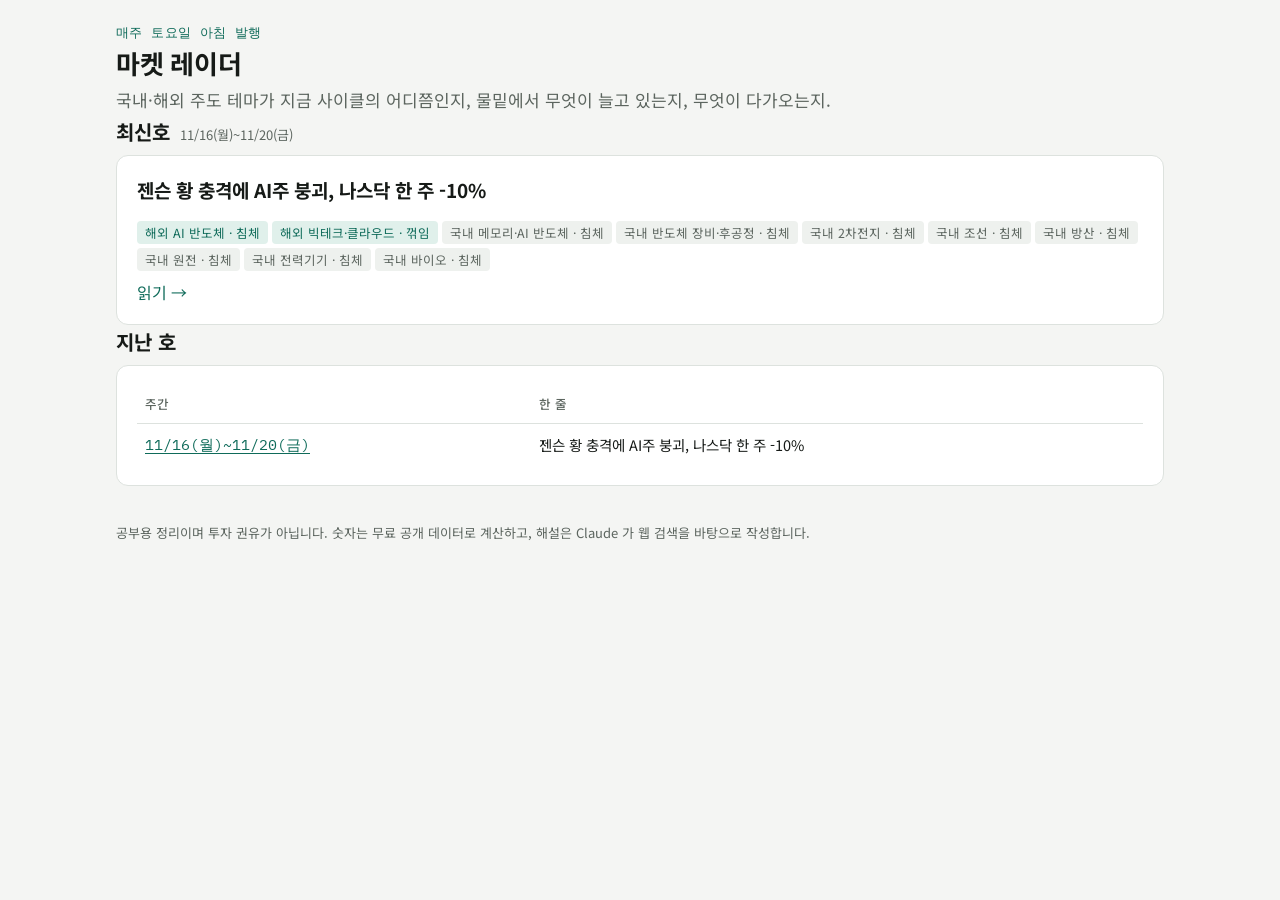
==== commit e33de2d9: "weekly: 2026-11-21" ====
--- a/index.html
+++ b/index.html
@@ -21,8 +21,8 @@
 <section>
   <h2>최신호 <small>11/16(월)~11/20(금)</small></h2>
   <a class="card" href="2026-11-21/" style="text-decoration:none;color:inherit;display:grid;gap:8px">
-    <h3 style="font-size:19px;margin:0">엔비디아 충격에 &#39;검은 금요일&#39;, 코스피 한 주 -7.95%</h3>
-<div class="tags"><span class="tag hot">해외 AI 반도체 · 침체</span><span class="tag">국내 메모리·AI 반도체 · 침체</span><span class="tag">국내 반도체 장비·후공정 · 침체</span><span class="tag">국내 2차전지 · 침체</span><span class="tag">국내 조선 · 침체</span><span class="tag">국내 방산 · 침체</span><span class="tag">국내 원전 · 침체</span><span class="tag">국내 전력기기 · 침체</span><span class="tag">국내 바이오 · 침체</span><span class="tag">국내 로봇 · 침체</span></div>    <span style="color:var(--accent)">읽기 →</span>
+    <h3 style="font-size:19px;margin:0">젠슨 황 충격에 AI주 붕괴, 나스닥 한 주 -10%</h3>
+<div class="tags"><span class="tag hot">해외 AI 반도체 · 침체</span><span class="tag hot">해외 빅테크·클라우드 · 꺾임</span><span class="tag">국내 메모리·AI 반도체 · 침체</span><span class="tag">국내 반도체 장비·후공정 · 침체</span><span class="tag">국내 2차전지 · 침체</span><span class="tag">국내 조선 · 침체</span><span class="tag">국내 방산 · 침체</span><span class="tag">국내 원전 · 침체</span><span class="tag">국내 전력기기 · 침체</span><span class="tag">국내 바이오 · 침체</span></div>    <span style="color:var(--accent)">읽기 →</span>
   </a>
 </section>
 
@@ -30,7 +30,7 @@
   <h2>지난 호</h2>
   <div class="card"><div class="tbl-wrap"><table>
     <thead><tr><th>주간</th><th>한 줄</th></tr></thead>
-    <tbody><tr><td class="num" style="white-space:nowrap"><a href="2026-11-21/">11/16(월)~11/20(금)</a></td><td>엔비디아 충격에 &#39;검은 금요일&#39;, 코스피 한 주 -7.95%</td></tr></tbody>
+    <tbody><tr><td class="num" style="white-space:nowrap"><a href="2026-11-21/">11/16(월)~11/20(금)</a></td><td>젠슨 황 충격에 AI주 붕괴, 나스닥 한 주 -10%</td></tr></tbody>
   </table></div></div>
 </section>
 
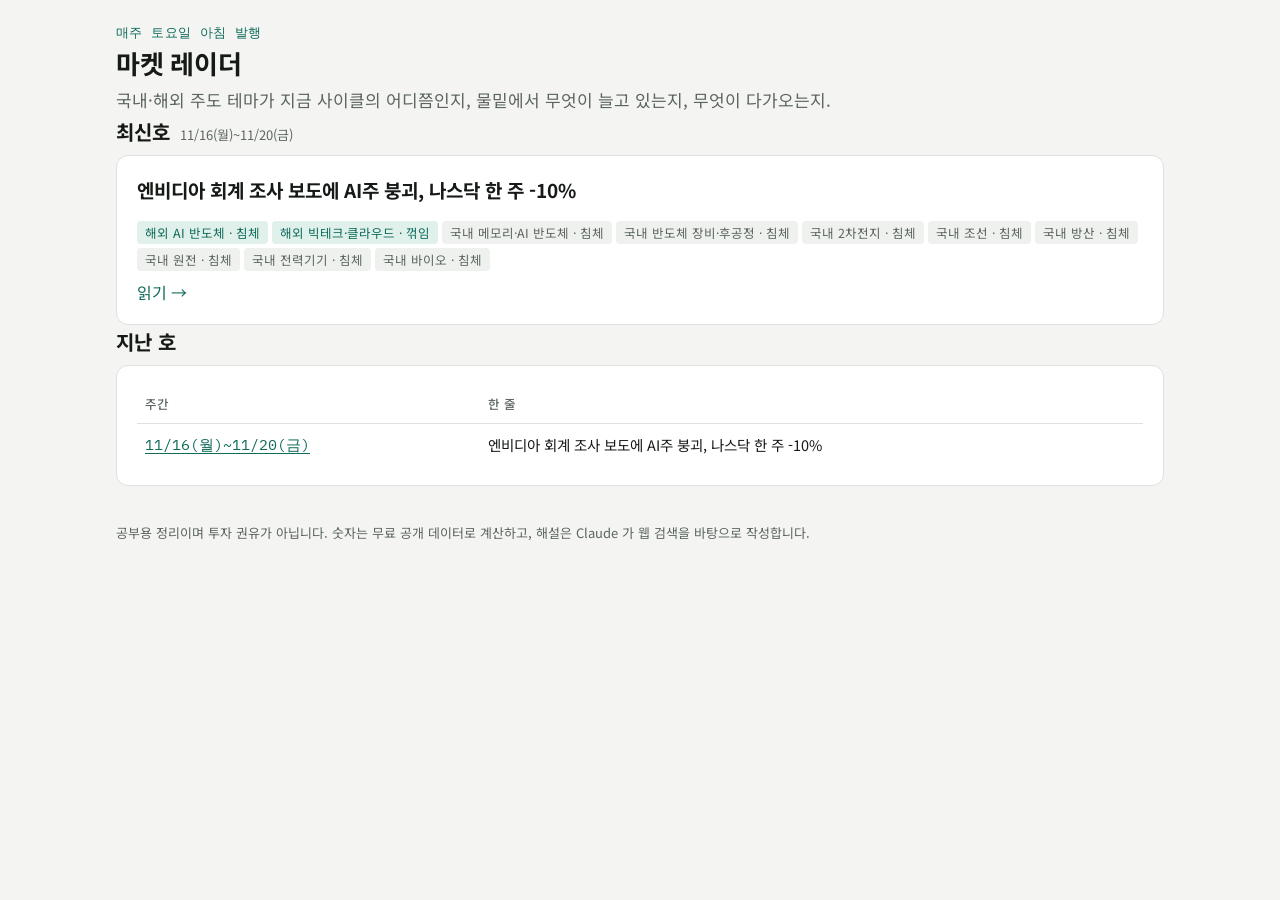
==== commit d8ee0137: "weekly: 2026-11-21" ====
--- a/index.html
+++ b/index.html
@@ -21,7 +21,7 @@
 <section>
   <h2>최신호 <small>11/16(월)~11/20(금)</small></h2>
   <a class="card" href="2026-11-21/" style="text-decoration:none;color:inherit;display:grid;gap:8px">
-    <h3 style="font-size:19px;margin:0">젠슨 황 충격에 AI주 붕괴, 나스닥 한 주 -10%</h3>
+    <h3 style="font-size:19px;margin:0">엔비디아 회계 조사 보도에 AI주 붕괴, 나스닥 한 주 -10%</h3>
 <div class="tags"><span class="tag hot">해외 AI 반도체 · 침체</span><span class="tag hot">해외 빅테크·클라우드 · 꺾임</span><span class="tag">국내 메모리·AI 반도체 · 침체</span><span class="tag">국내 반도체 장비·후공정 · 침체</span><span class="tag">국내 2차전지 · 침체</span><span class="tag">국내 조선 · 침체</span><span class="tag">국내 방산 · 침체</span><span class="tag">국내 원전 · 침체</span><span class="tag">국내 전력기기 · 침체</span><span class="tag">국내 바이오 · 침체</span></div>    <span style="color:var(--accent)">읽기 →</span>
   </a>
 </section>
@@ -30,7 +30,7 @@
   <h2>지난 호</h2>
   <div class="card"><div class="tbl-wrap"><table>
     <thead><tr><th>주간</th><th>한 줄</th></tr></thead>
-    <tbody><tr><td class="num" style="white-space:nowrap"><a href="2026-11-21/">11/16(월)~11/20(금)</a></td><td>젠슨 황 충격에 AI주 붕괴, 나스닥 한 주 -10%</td></tr></tbody>
+    <tbody><tr><td class="num" style="white-space:nowrap"><a href="2026-11-21/">11/16(월)~11/20(금)</a></td><td>엔비디아 회계 조사 보도에 AI주 붕괴, 나스닥 한 주 -10%</td></tr></tbody>
   </table></div></div>
 </section>
 
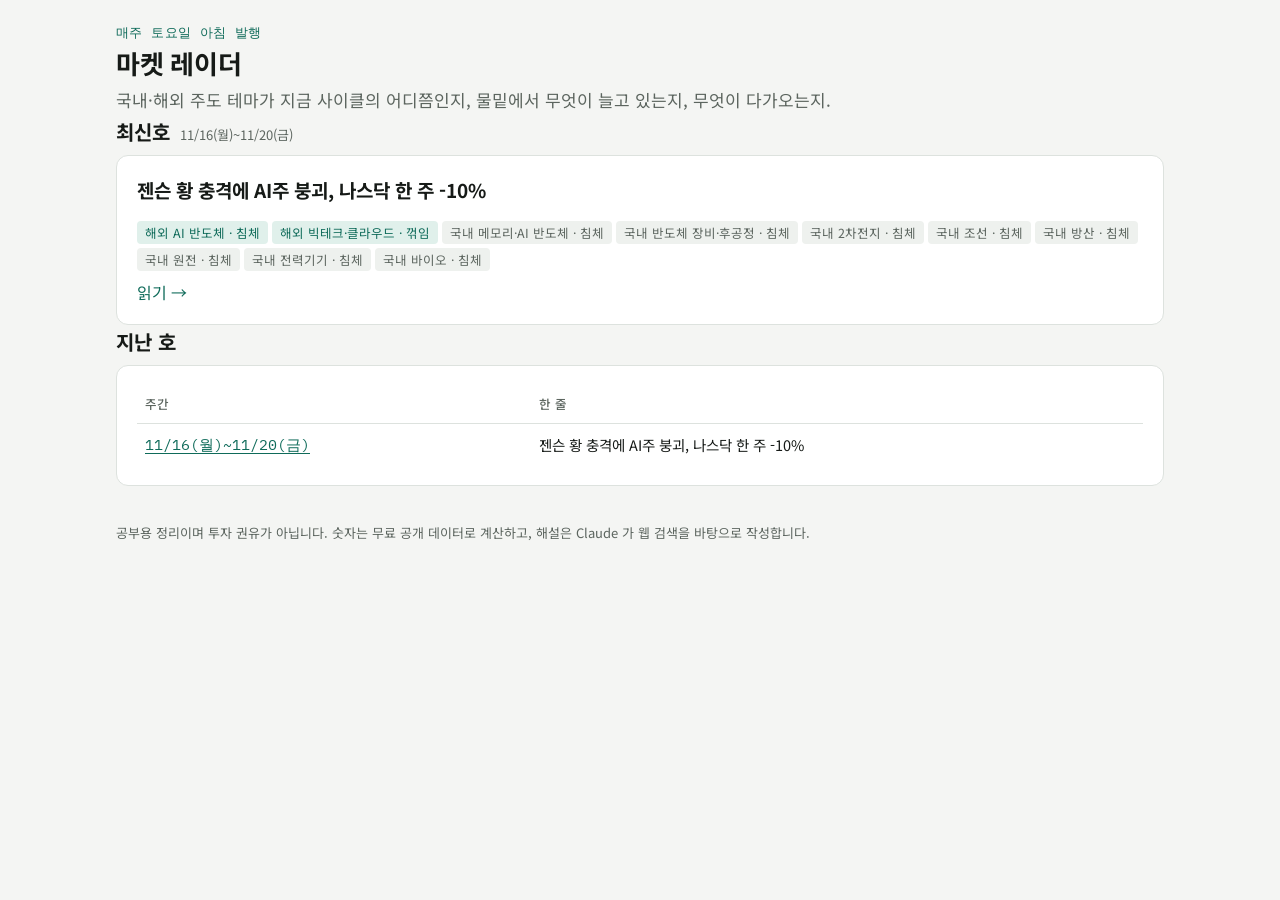
==== commit d6600cda: "weekly: 2026-11-21" ====
--- a/index.html
+++ b/index.html
@@ -21,7 +21,7 @@
 <section>
   <h2>최신호 <small>11/16(월)~11/20(금)</small></h2>
   <a class="card" href="2026-11-21/" style="text-decoration:none;color:inherit;display:grid;gap:8px">
-    <h3 style="font-size:19px;margin:0">엔비디아 회계 조사 보도에 AI주 붕괴, 나스닥 한 주 -10%</h3>
+    <h3 style="font-size:19px;margin:0">젠슨 황 충격에 AI주 붕괴, 나스닥 한 주 -10%</h3>
 <div class="tags"><span class="tag hot">해외 AI 반도체 · 침체</span><span class="tag hot">해외 빅테크·클라우드 · 꺾임</span><span class="tag">국내 메모리·AI 반도체 · 침체</span><span class="tag">국내 반도체 장비·후공정 · 침체</span><span class="tag">국내 2차전지 · 침체</span><span class="tag">국내 조선 · 침체</span><span class="tag">국내 방산 · 침체</span><span class="tag">국내 원전 · 침체</span><span class="tag">국내 전력기기 · 침체</span><span class="tag">국내 바이오 · 침체</span></div>    <span style="color:var(--accent)">읽기 →</span>
   </a>
 </section>
@@ -30,7 +30,7 @@
   <h2>지난 호</h2>
   <div class="card"><div class="tbl-wrap"><table>
     <thead><tr><th>주간</th><th>한 줄</th></tr></thead>
-    <tbody><tr><td class="num" style="white-space:nowrap"><a href="2026-11-21/">11/16(월)~11/20(금)</a></td><td>엔비디아 회계 조사 보도에 AI주 붕괴, 나스닥 한 주 -10%</td></tr></tbody>
+    <tbody><tr><td class="num" style="white-space:nowrap"><a href="2026-11-21/">11/16(월)~11/20(금)</a></td><td>젠슨 황 충격에 AI주 붕괴, 나스닥 한 주 -10%</td></tr></tbody>
   </table></div></div>
 </section>
 
--- a/assets/radar.css
+++ b/assets/radar.css
@@ -121,7 +121,21 @@
 .evcard .h b { color: var(--up); } .evcard.down .h b { color: var(--down); }
 .evcard .no { margin-right: 4px; font-family: var(--font); }
 .evcard .t { font-weight: 600; display: -webkit-box; -webkit-line-clamp: 2; -webkit-box-orient: vertical; overflow: hidden; }
-a.evcard:hover { border-color: var(--accent); }
+a.evcard:hover, button.evcard:hover { border-color: var(--accent); }
+button.evcard { font: inherit; color: inherit; text-align: left; cursor: pointer; }
+.evcard[aria-pressed="true"] { border-color: var(--accent); box-shadow: 0 0 0 2px var(--accent); }
+.ixdetail { margin-top: 12px; padding: 14px 16px; border: 1px solid var(--line); border-radius: 10px; background: var(--surface); display: grid; gap: 6px; }
+.ixdetail .h { font-family: var(--mono); font-size: 13px; color: var(--muted); }
+.ixdetail .h b.up { color: var(--up); } .ixdetail .h b.down { color: var(--down); }
+.ixdetail .no { margin-right: 6px; font-family: var(--font); color: var(--accent); }
+.ixdetail .t { font-weight: 600; font-size: 16.5px; }
+.ixdetail .why { margin: 0; color: var(--muted); font-size: 15px; }
+.ixdetail .go { justify-self: start; font-size: 14px; color: var(--accent); }
+.brief { margin-top: 8px; padding: 8px 12px; border-radius: 8px; background: var(--chip); font-size: 14.5px; line-height: 1.65; }
+.brief summary { cursor: pointer; color: var(--accent); font-size: 13.5px; }
+.brief .lbl { color: var(--accent); font-size: 13px; }
+.brief p { margin: 4px 0 0; } .brief .bt { font-weight: 600; }
+.brief a { font-size: 13.5px; color: var(--accent); }
 .ixlane.bottom .evcard { margin-top: 6px; }
 .ixlane.top .evcard { margin-bottom: 6px; }
 .ixlist { list-style: none; margin: 12px 0 0; padding: 0; display: none; gap: 10px; }
